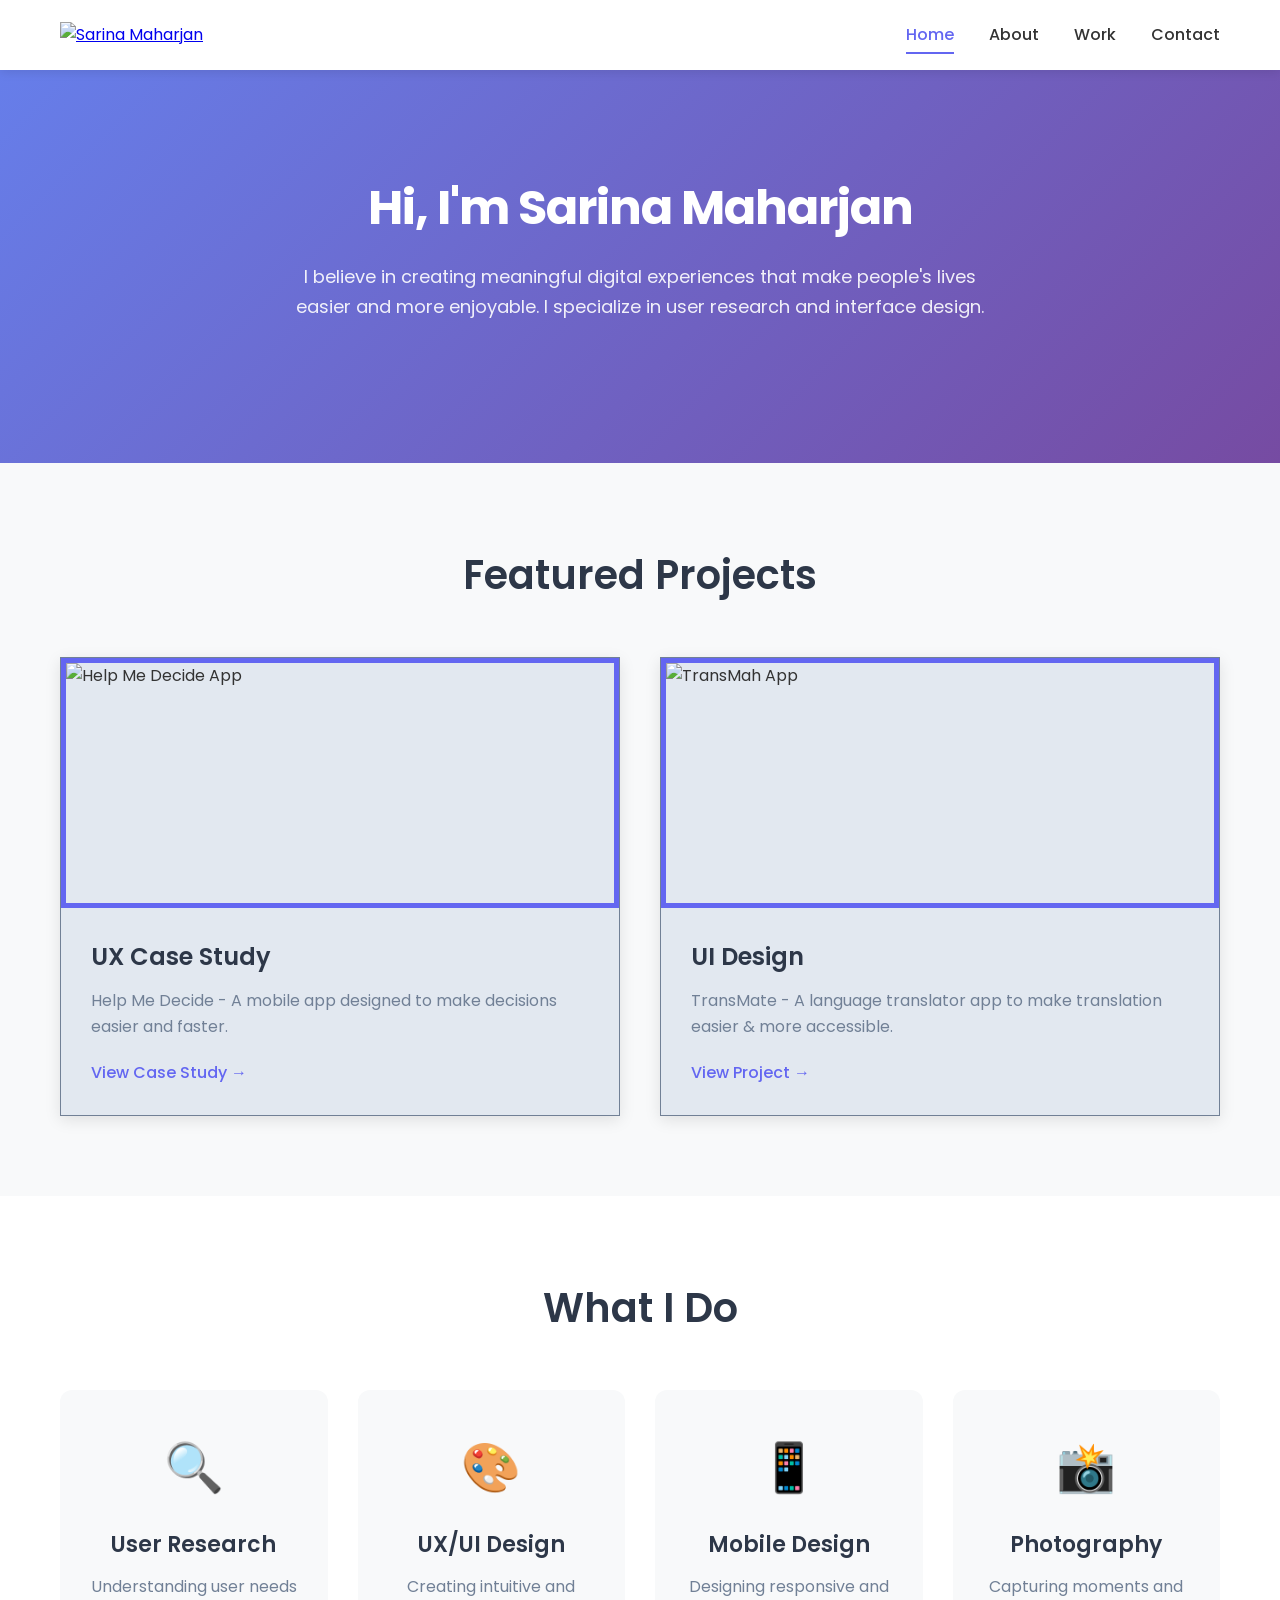
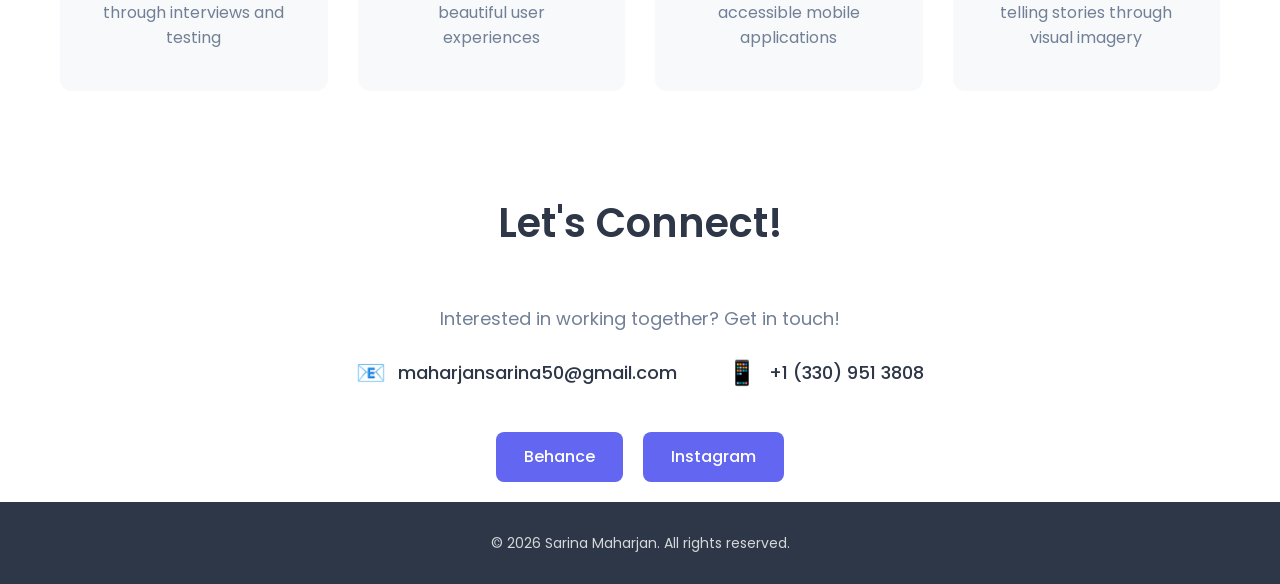
==== index.html @ 045d9f21 "Add files via upload" ====
<!DOCTYPE html>
<html lang="en">
<head>
    <meta charset="UTF-8">
    <meta name="viewport" content="width=device-width, initial-scale=1.0">
    <title>Sarina Maharjan - UX/UI Designer</title>
    <link rel="stylesheet" href="style.css">
    <link href="https://fonts.googleapis.com/css2?family=Poppins:wght@300;400;500;600;700&display=swap" rel="stylesheet">
</head>
<body>
    <!-- Navigation -->
    <nav class="navbar">
        <div class="nav-container">
            <a href="index.html" class="logo">
    <img src="logo.png" alt="Sarina Maharjan">
</a>
            <ul class="nav-menu">
                <li><a href="index.html" class="active">Home</a></li>
                <li><a href="about.html">About</a></li>
                <li><a href="work.html">Work</a></li>
                <li><a href="#contact">Contact</a></li>
            </ul>
        </div>
    </nav>

    <!-- Hero Section -->
    <section class="hero">
        <div class="container">
            <div class="hero-content">
                <h1>Hi, I'm Sarina Maharjan</h1>
                <p class="hero-description">I believe in creating meaningful digital experiences that make people's lives easier and more enjoyable. I specialize in user research and interface design.</p>
               <!-- <div class="hero-buttons">
                    <a href="work.html" class="btn btn-primary">View My Work</a>
                    <a href="about.html" class="btn btn-secondary">About Me</a>
                </div>-->
            </div>
        </div>
    </section>

    <!-- Featured Work Preview -->
    <section class="featured-work">
        <div class="container">
            <h2 class="section-title">Featured Projects</h2>
            <div class="work-grid">
                <div class="work-card">
                    <div class="work-image">
                        <img src="hmd.png" alt="Help Me Decide App">
                    </div>
                    <div class="work-info">
                        <h3>UX Case Study</h3>
                        <p>Help Me Decide - A mobile app designed to make decisions easier and faster.</p>
                        <a href="https://www.figma.com/proto/SyUzmRysg45G4kjfIHkDVT/Sarina_Maharjan_CaseStudy?node-id=1-908&t=Y4ShxidRzzeLdUjM-1&scaling=min-zoom&content-scaling=fixed&page-id=0%3A1&starting-point-node-id=82%3A768" class="work-link" target="_blank">View Case Study →</a>
                    </div>
                </div>

                <div class="work-card">
                    <div class="work-image">
                        <img src="TransMate.png" alt="TransMah App">
                    </div>
                    <div class="work-info">
                        <h3>UI Design</h3>
                        <p>TransMate - A language translator app to make translation easier & more accessible.</p>
                        <a href="https://www.figma.com/proto/uf0gsg5HZ76IcyLqOOSyX9/Sarina-Maharjan?node-id=8224-472&t=InVKvM45Dc5nSNtn-1" class="work-link" target="_blank">View Project →</a>
                    </div>
                </div>
                <!--
                <div class="work-card">
                    <div class="work-image">
                        <img src="project-photography.jpg" alt="Photography Work">
                    </div>
                    <div class="work-info">
                        <h3>Photography Portfolio</h3>
                        <p>A collection of my photography work focusing on people and moments</p>
                        <a href="work.html" class="work-link">View Gallery →</a>
                    </div>
                </div>-->
            </div>
        </div>
    </section>

    <!-- Skills Section -->
    <section class="skills">
        <div class="container">
            <h2 class="section-title">What I Do</h2>
            <div class="skills-grid">
                <div class="skill-card">
                    <div class="skill-icon">🔍</div>
                    <h3>User Research</h3>
                    <p>Understanding user needs through interviews and testing</p>
                </div>
                <div class="skill-card">
                    <div class="skill-icon">🎨</div>
                    <h3>UX/UI Design</h3>
                    <p>Creating intuitive and beautiful user experiences</p>
                </div>
                <div class="skill-card">
                    <div class="skill-icon">📱</div>
                    <h3>Mobile Design</h3>
                    <p>Designing responsive and accessible mobile applications</p>
                </div>
                <div class="skill-card">
                    <div class="skill-icon">📸</div>
                    <h3>Photography</h3>
                    <p>Capturing moments and telling stories through visual imagery</p>
                </div>
                
            </div>
        </div>
    </section>

    <!-- Contact Section -->
    <section id="contact" class="contact">
        <div class="container">
            <h2 class="section-title">Let's Connect!</h2>
            <p class="contact-subtitle">Interested in working together? Get in touch!</p>
            <div class="contact-info">
                <div class="contact-item">
                    <span class="contact-icon">📧</span>
                    <a href="mailto:maharjansarina50@gmail.com">maharjansarina50@gmail.com</a>
                </div>
                <div class="contact-item">
                    <span class="contact-icon">📱</span>
                    <a href="tel:+13309513808">+1 (330) 951 3808</a>
                </div>
            </div>
            <div class="social-links">
                <a href="https://www.behance.net/sarinamaharjan" target="_blank" class="social-btn">
                    <span>Behance</span>
                </a>
                <a href="https://www.instagram.com/this_riri24/" target="_blank" class="social-btn">
                    <span>Instagram</span>
                </a>
            </div>
        </div>
    </section>

    <!-- Footer -->
    <footer>
        <div class="container">
            <p>© 2026 Sarina Maharjan. All rights reserved.</p>
        </div>
    </footer>

</body>
</html>
---- style.css ----
/* Reset & Base Styles */
* {
    margin: 0;
    padding: 0;
    box-sizing: border-box;
}

html {
    scroll-behavior: smooth;
}

body {
    font-family: 'Poppins', sans-serif;
    line-height: 1.6;
    color: #333;
    background-color: #ffffff;
}

.container {
    max-width: 1200px;
    margin: 0 auto;
    padding: 0 20px;
}

/* Navigation */
.navbar {
    background: white;
    box-shadow: 0 2px 10px rgba(0,0,0,0.1);
    position: sticky;
    top: 0;
    z-index: 1000;
}

.nav-container {
    max-width: 1200px;
    margin: 0 auto;
    padding: 0 20px;
    display: flex;
    justify-content: space-between;
    align-items: center;
    height: 70px;
}

.logo img {
    height: 60px;
    width: auto;
}

.nav-menu {
    display: flex;
    list-style: none;
    gap: 35px;
}

.nav-menu a {
    text-decoration: none;
    color: #333;
    font-weight: 500;
    font-size: 16px;
    transition: color 0.3s ease;
    position: relative;
}

.nav-menu a:hover,
.nav-menu a.active {
    color: #6366f1;
}

.nav-menu a.active::after {
    content: '';
    position: absolute;
    bottom: -8px;
    left: 0;
    width: 100%;
    height: 2px;
    background: #6366f1;
}

/* Hero Section */
.hero {
    background: linear-gradient(135deg, #667eea 0%, #764ba2 100%);
    color: white;
    padding: 100px 0;
    text-align: center;
}

.hero-content h1 {
    font-size: 48px;
    font-weight: 700;
    margin-bottom: 15px;
    letter-spacing: -1px;
}

.hero-content h2 {
    font-size: 28px;
    font-weight: 400;
    margin-bottom: 20px;
    opacity: 0.95;
}

.hero-description {
    font-size: 18px;
    line-height: 1.7;
    max-width: 700px;
    margin: 0 auto 40px;
    opacity: 0.9;
}

.hero-buttons {
    display: flex;
    gap: 20px;
    justify-content: center;
}

/* Buttons */
.btn {
    display: inline-block;
    padding: 14px 32px;
    border-radius: 8px;
    text-decoration: none;
    font-weight: 500;
    font-size: 16px;
    transition: all 0.3s ease;
    cursor: pointer;
    border: none;
}

.btn-primary {
   
    display: inline-block;
    background: #667eea;
    color: white;
    padding: 6px 16px;
    border-radius: 10px;
    font-size: 18px;
    font-weight: 500;
    margin-bottom: 15px;
}

.btn-primary:hover {
    transform: translateY(-2px);
    box-shadow: 0 10px 25px rgba(0,0,0,0.2);
}

.btn-secondary {
    background: transparent;
    color: white;
    border: 2px solid white;
}

.btn-secondary:hover {
    background: white;
    color: #6366f1;
}

/* Page Hero (for About & Work pages) */
.page-hero {
    background: linear-gradient(135deg, #667eea 0%, #764ba2 100%);
    color: white;
    padding: 100px 0;
    text-align: center;
}

.page-hero h1 {
    font-size: 48px;
    font-weight: 700;
    margin-bottom: 15px;
}

.page-hero p {
    font-size: 20px;
    opacity: 0.9;
}

/* Section Titles */
.section-title {
    font-size: 40px;
    font-weight: 600;
    margin-bottom: 50px;
    color: #2d3748;
    text-align: center;
}

/* Featured Work Section */
.featured-work {
    padding: 80px 0;
    background: #f8f9fa;
}

.work-grid {
    display: grid;
    grid-template-columns: repeat(auto-fit, minmax(320px, 1fr));
    gap: 40px;
}

.work-card {
    background: #e2e8f0;
    overflow: hidden;
    box-shadow: 0 4px 15px rgba(0,0,0,0.1);
    transition: transform 0.3s ease, box-shadow 0.3s ease;
    border: 1px solid #718096;
}

.work-card:hover {
    transform: translateY(-5px);
    box-shadow: 0 10px 30px rgba(0,0,0,0.15);
}

.work-image {
    width:100%;
    height: 250px;
    border: 5px solid #6366f1;
    display: flex;
    align-items: center;
    justify-content: center;
}

.work-image img {
    width: 100%;
    height: 100%;
    object-fit: cover;
}

.work-info {
    padding: 30px;
}

.work-info h3 {
    font-size: 24px;
    font-weight: 600;
    margin-bottom: 12px;
    color: #2d3748;
}

.work-info p {
    font-size: 16px;
    line-height: 1.6;
    color: #718096;
    margin-bottom: 20px;
}

.work-link {
    color: #6366f1;
    text-decoration: none;
    font-weight: 500;
    font-size: 16px;
    display: inline-flex;
    align-items: center;
    transition: color 0.3s ease;
}

.work-link:hover {
    color: #4f46e5;
}

/* Skills Section */
.skills {
    padding: 80px 0;
    background: white;
}

.skills-grid {
    display: grid;
    grid-template-columns: repeat(auto-fit, minmax(250px, 1fr));
    gap: 30px;
}

.skill-card {
    background: #f8f9fa;
    padding: 40px 30px;
    border-radius: 12px;
    text-align: center;
    transition: transform 0.3s ease;
}

.skill-card:hover {
    transform: translateY(-5px);
}

.skill-icon {
    font-size: 48px;
    margin-bottom: 20px;
}

.skill-card h3 {
    font-size: 22px;
    font-weight: 600;
    margin-bottom: 12px;
    color: #2d3748;
}

.skill-card p {
    font-size: 16px;
    color: #718096;
    line-height: 1.6;
}

/* About Page Styles */
.about-content {
    padding: 80px 0;
    background: white;
}

.about-layout {
    display: grid;
    grid-template-columns: 1fr 2fr;
    gap: 60px;
    align-items: start;
}

.about-image img {
    width: 100%;
    border-radius: 12px;
    box-shadow: 0 10px 30px rgba(0,0,0,0.1);
}

.about-text h2 {
    font-size: 32px;
    font-weight: 600;
    margin-bottom: 20px;
    color: #2d3748;
}

.about-text p {
    font-size: 17px;
    line-height: 1.8;
    color: #4a5568;
    margin-bottom: 20px;
}

.about-stats {
    display: grid;
    grid-template-columns: repeat(auto-fit, minmax(200px, 1fr));
    gap: 30px;
    margin-top: 40px;
}

.stat-item {
    background: #f8f9fa;
    padding: 25px;
    border-radius: 8px;
    text-align: center;
}

.stat-item h3 {
    font-size: 20px;
    font-weight: 600;
    color: #6366f1;
    margin-bottom: 8px;
}

.stat-item p {
    font-size: 15px;
    color: #718096;
}
/*Photo grid */
.carousel-section {
    padding: 80px 0;
    background: #f8f9fa;
}

.carousel-grid {
    display: grid;
    grid-template-columns: 1fr 1fr;
    gap: 30px;
    overflow: hidden;
}

.carousel-column {
    display: grid;
    grid-template-columns: 1fr;
    gap: 20px;
}

.carousel-item {
    border-radius: 8px;
    overflow: hidden;
    background: #e2e8f0;
}

.carousel-item.horizontal {
    aspect-ratio: 16 / 9;
}

.carousel-item.vertical {
    aspect-ratio: 9 / 16;
}

.carousel-item img {
    width: 100%;
    height: 100%;
    object-fit: cover;
    transition: transform 0.3s ease;
}

.carousel-item:hover img {
    transform: scale(1.05);
}

/* Responsive */
@media (max-width: 768px) {
    .carousel-grid {
        grid-template-columns: 1fr;
    }
}

/* Tools Section */
.tools-section {
    padding: 80px 0;
    background: #f8f9fa;
}

.tools-grid {
    display: grid;
    grid-template-columns: repeat(auto-fit, minmax(280px, 1fr));
    gap: 30px;
}

.tool-category {
    background: white;
    padding: 35px;
    border-radius: 12px;
    box-shadow: 0 2px 10px rgba(0,0,0,0.05);
}

.tool-category h3 {
    font-size: 22px;
    font-weight: 600;
    margin-bottom: 20px;
    color: #2d3748;
}

.tool-category ul {
    list-style: none;
}

.tool-category li {
    font-size: 16px;
    color: #4a5568;
    padding: 8px 0;
    padding-left: 25px;
    position: relative;
}

.tool-category li::before {
    content: '✓';
    position: absolute;
    left: 0;
    color: #6366f1;
    font-weight: 600;
}

/* Education Section */
.education-section {
    padding: 80px 0;
    background: white;
}

.education-card {
    display: flex;
    gap: 30px;
    background: #f8f9fa;
    padding: 40px;
    border-radius: 12px;
    max-width: 800px;
    margin: 0 auto;
}

.edu-icon {
    font-size: 48px;
    flex-shrink: 0;
}

.edu-content h3 {
    font-size: 24px;
    font-weight: 600;
    color: #2d3748;
    margin-bottom: 8px;
}

.edu-university {
    font-size: 18px;
    color: #6366f1;
    font-weight: 500;
    margin-bottom: 5px;
}

.edu-year {
    font-size: 16px;
    color: #718096;
    margin-bottom: 15px;
}

.edu-description {
    font-size: 16px;
    line-height: 1.7;
    color: #4a5568;
}

/* Philosophy Section */
.philosophy-section {
    padding: 80px 0;
    background: #f8f9fa;
}

.philosophy-content {
    display: grid;
    grid-template-columns: repeat(auto-fit, minmax(280px, 1fr));
    gap: 30px;
}

.philosophy-card {
    background: white;
    padding: 35px;
    border-radius: 12px;
    box-shadow: 0 2px 10px rgba(0,0,0,0.05);
    border: 1px solid #718096
}

.philosophy-card h3 {
    font-size: 22px;
    font-weight: 600;
    color: #2d3748;
    margin-bottom: 12px;
}

.philosophy-card p {
    font-size: 16px;
    line-height: 1.7;
    color: #4a5568;
}

/* Work Portfolio Page */
.work-portfolio {
    padding: 80px 0;
    background: white;
}

.project-section {
    margin-bottom: 100px;
}

.project-content {
    display: grid;
    grid-template-columns: 1fr 1fr;
    gap: 60px;
    align-items: center;
}

.project-section.alternate .project-content {
    direction: rtl;
}

.project-section.alternate .project-content > * {
    direction: ltr;
}

.project-image img {
    width: 100%;
    border-radius: 12px;
    box-shadow: 0 10px 30px rgba(0,0,0,0.15);
}

.project-tag {
    display: inline-block;
    background: #6366f1;
    color: white;
    padding: 6px 16px;
    border-radius: 20px;
    font-size: 14px;
    font-weight: 500;
    margin-bottom: 15px;
}

.project-details h2 {
    font-size: 36px;
    font-weight: 600;
    color: #2d3748;
    margin-bottom: 15px;
}

.project-description {
    font-size: 17px;
    line-height: 1.8;
    color: #4a5568;
    margin-bottom: 30px;
}

.project-highlights {
    display: grid;
    grid-template-columns: repeat(3, 1fr);
    gap: 20px;
    margin-bottom: 30px;
    padding: 25px;
    background: #f8f9fa;
    border-radius: 8px;
}

.highlight-item h4 {
    font-size: 14px;
    font-weight: 600;
    color: #718096;
    margin-bottom: 5px;
    text-transform: uppercase;
    letter-spacing: 0.5px;
}

.highlight-item p {
    font-size: 16px;
    color: #2d3748;
    font-weight: 500;
}



.project-features {
    margin-bottom: 30px;
}

.project-features h4 {
    font-size: 18px;
    font-weight: 600;
    color: #2d3748;
    margin-bottom: 12px;
}

.project-features ul {
    list-style: none;
}

.project-features li {
    font-size: 16px;
    color: #4a5568;
    padding: 6px 0;
    padding-left: 25px;
    position: relative;
}

.project-features li::before {
    content: '•';
    position: absolute;
    left: 0;
    color: #6366f1;
    font-weight: 600;
    font-size: 20px;
}

/* Gallery Preview */
.gallery-preview {
    padding: 80px 0;
    background: #f8f9fa;
}

.photo-grid {
    display: grid;
    grid-template-columns: repeat(2, 1fr);
    gap: 20px;
}

.photo-item {
    aspect-ratio: 1;
    border-radius: 8px;
    overflow: hidden;
    background: #e2e8f0;
    cursor: pointer;
    position: relative;
}

.photo-item img {
    width: 100%;
    height: 100%;
    object-fit: cover;
    transition: transform 0.3s ease;
}

.photo-item:hover img {
    transform: scale(1.05);
}

/* Modal for enlarged image */
/* Modal for enlarged image */
.modal {
    display: none;
    position: fixed;
    z-index: 2000;
    left: 0;
    top: 0;
    width: 100%;
    height: 100%;
    background-color: rgba(0, 0, 0, 0.8);
    animation: fadeIn 0.3s ease;
    overflow: auto;
}

.modal.active {
    display: flex;
    align-items: center;
    justify-content: center;
    padding: 20px;
}

.modal-content {
    position: relative;
    max-width: 90%;
    max-height: 85vh;
    border-radius: 12px;
    overflow: hidden;
    display: flex;
    align-items: center;
    justify-content: center;
}

.modal-content img {
    width: 100%;
    height: auto;
    display: block;
    max-height: 85vh;
    object-fit: contain;
}

.modal-close {
    position: absolute;
    top: 20px;
    right: 30px;
    color: white;
    font-size: 40px;
    font-weight: bold;
    cursor: pointer;
    background: rgba(0, 0, 0, 0.5);
    width: 50px;
    height: 50px;
    border-radius: 50%;
    display: flex;
    align-items: center;
    justify-content: center;
    transition: background 0.3s ease;
    z-index: 2001;
}

.modal-close:hover {
    background: rgba(0, 0, 0, 0.8);
}

@keyframes fadeIn {
    from {
        opacity: 0;
    }
    to {
        opacity: 1;
    }
}

/* CTA Section */
.cta-section {
    padding: 80px 0;
    text-align: center;
    background: linear-gradient(135deg, #667eea 0%, #764ba2 100%);
    color: white;
}

.cta-section h2 {
    font-size: 40px;
    font-weight: 600;
    margin-bottom: 15px;
}

.cta-section p {
    font-size: 18px;
    margin-bottom: 30px;
    opacity: 0.9;
}

/* Contact Section */
.contact {
    padding: 20px 0;
    background: white;
    text-align: center;
}

.contact-subtitle {
    font-size: 18px;
    color: #718096;
    margin-bottom: 20px;
}

.contact-info {
    display: flex;
    justify-content: center;
    gap: 50px;
    margin-bottom: 40px;
    flex-wrap: wrap;
}

.contact-item {
    display: flex;
    align-items: center;
    gap: 12px;
}

.contact-icon {
    font-size: 24px;
}

.contact-item a {
    font-size: 18px;
    color: #2d3748;
    text-decoration: none;
    font-weight: 500;
    transition: color 0.3s ease;
}

.contact-item a:hover {
    color: #6366f1;
}

.social-links {
    display: flex;
    justify-content: center;
    gap: 20px;
}

.social-btn {
    display: inline-block;
    padding: 12px 28px;
    background: #6366f1;
    color: white;
    text-decoration: none;
    border-radius: 8px;
    font-weight: 500;
    transition: all 0.3s ease;
}

.social-btn:hover {
    background: #4f46e5;
    transform: translateY(-2px);
    box-shadow: 0 5px 15px rgba(99, 102, 241, 0.3);
}

/* Footer */
footer {
    background: #2d3748;
    color: white;
    padding: 30px 0;
    text-align: center;
    width: 100%;
}

footer p {
    font-size: 14px;
    opacity: 0.8;
}

/* Responsive Design */
@media (max-width: 768px) {
    .nav-menu {
        gap: 20px;
    }
    
    .hero-content h1 {
        font-size: 40px;
    }
    
    .hero-content h2 {
        font-size: 22px;
    }
    
    .hero-buttons {
        flex-direction: column;
        align-items: center;
    }
    
    .section-title {
        font-size: 32px;
    }
    
    .about-layout {
        grid-template-columns: 1fr;
    }
    
    .project-content {
        grid-template-columns: 1fr;
    }
    
    .project-section.alternate .project-content {
        direction: ltr;
    }
    
    .project-highlights {
        grid-template-columns: 1fr;
    }
    
    .contact-info {
        flex-direction: column;
        gap: 20px;
    }
    
    .photo-grid {
        grid-template-columns: repeat(auto-fit, minmax(250px, 1fr));
    }
}

@media (max-width: 480px) {
    .nav-menu {
        gap: 15px;
        font-size: 14px;
    }
    
    .logo {
        font-size: 24px;
    }
    
    .hero-content h1 {
        font-size: 32px;
    }
    
    .page-hero h1 {
        font-size: 36px;
    }
}
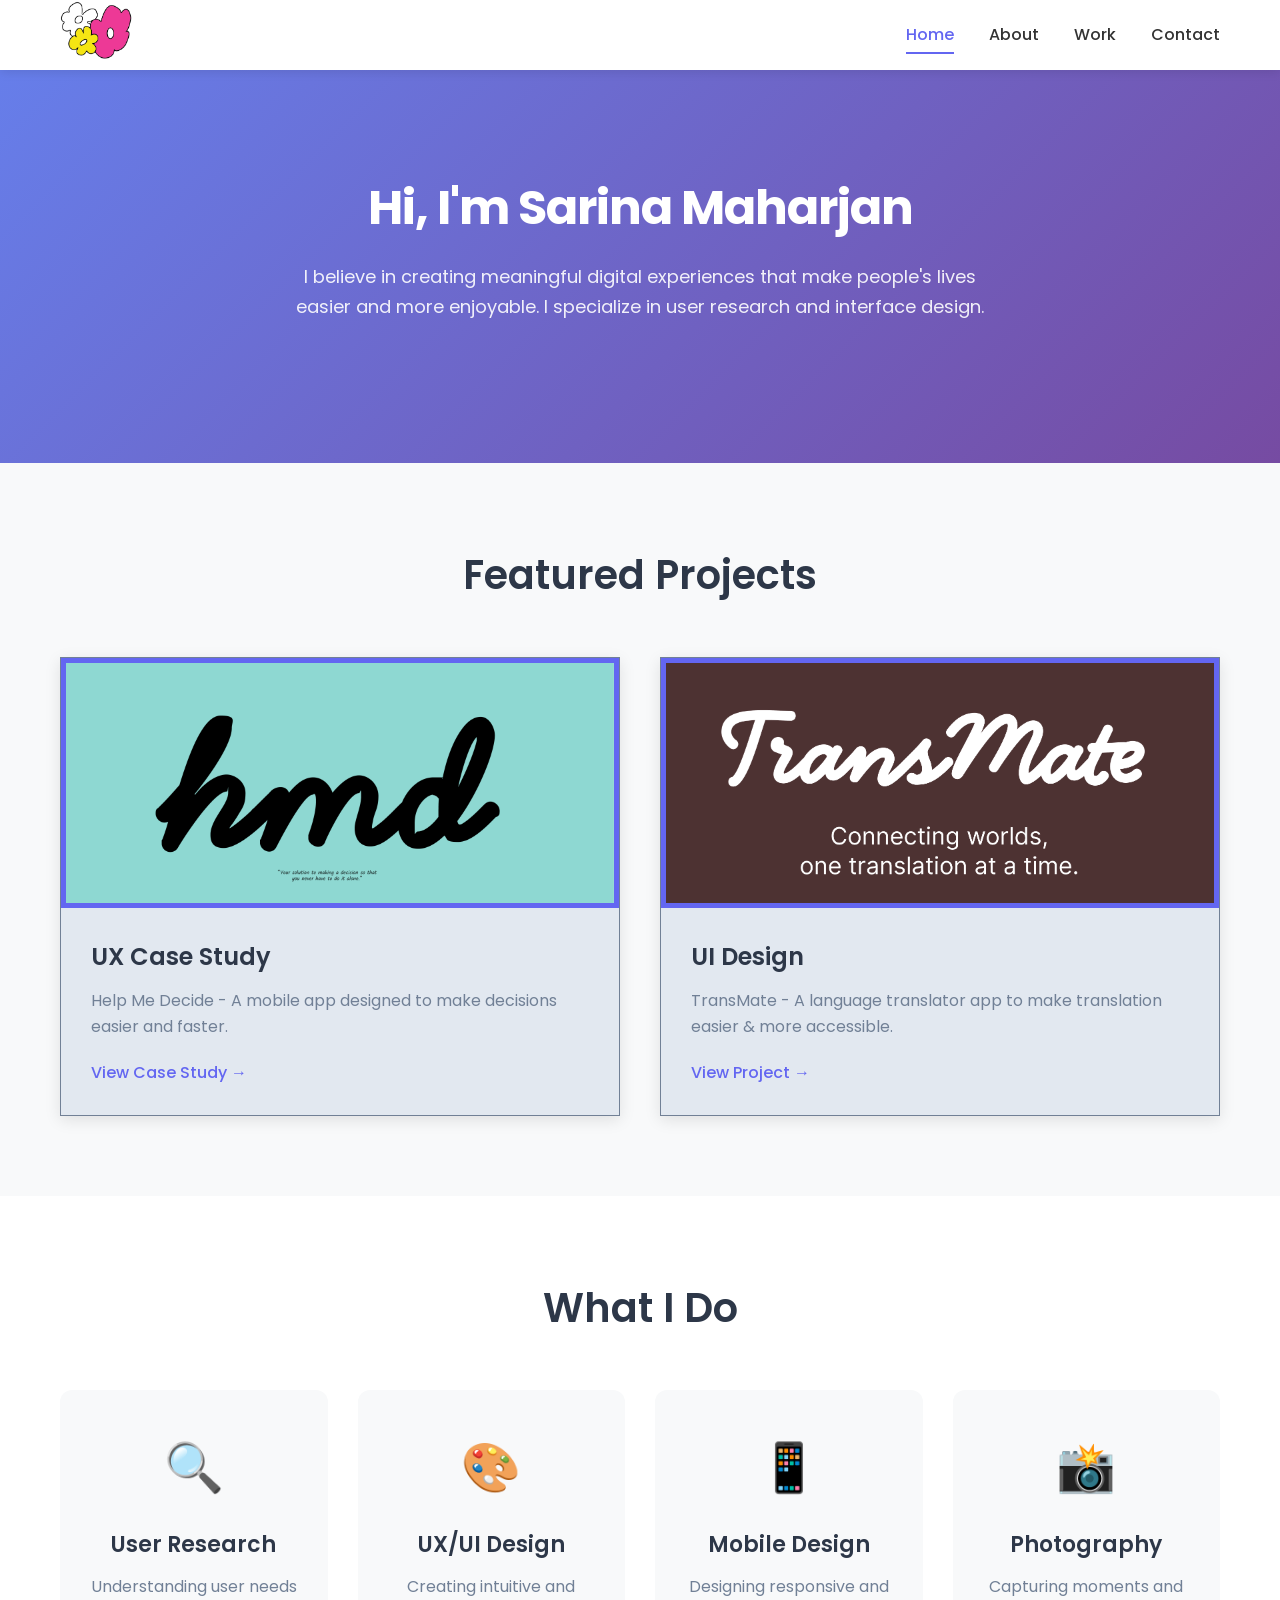
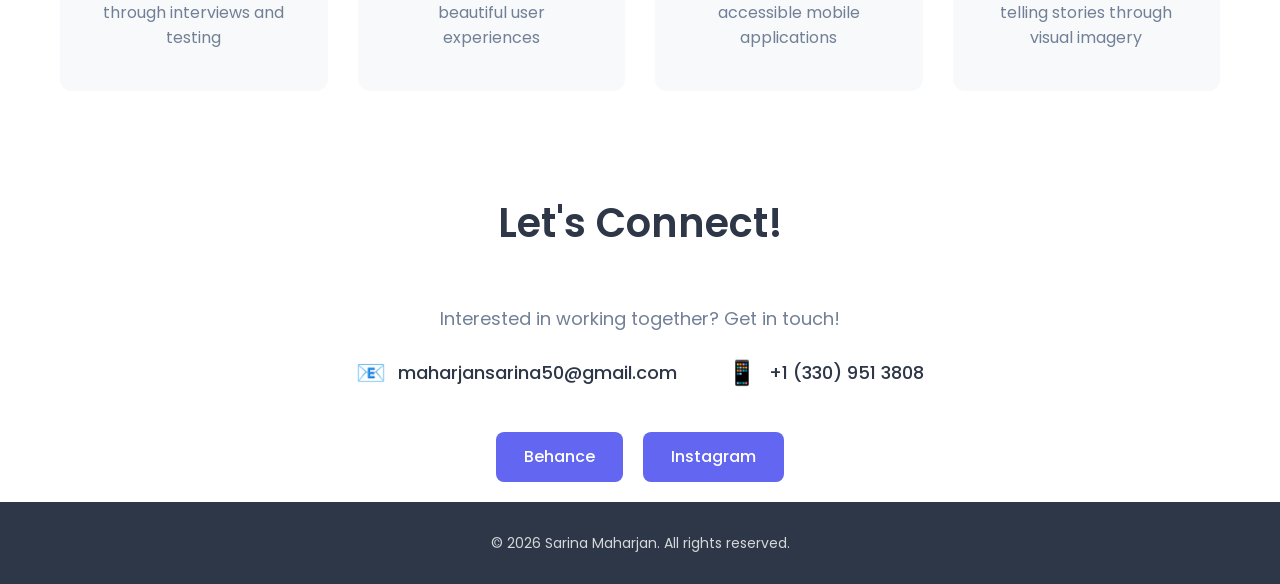
==== commit dd976f21: "Update image source" ====
--- a/index.html
+++ b/index.html
@@ -55,7 +55,7 @@
 
                 <div class="work-card">
                     <div class="work-image">
-                        <img src="TransMate.png" alt="TransMah App">
+                        <img src="TM.png" alt="TransMah App">
                     </div>
                     <div class="work-info">
                         <h3>UI Design</h3>
@@ -142,4 +142,4 @@
     </footer>
 
 </body>
-</html>+</html>
